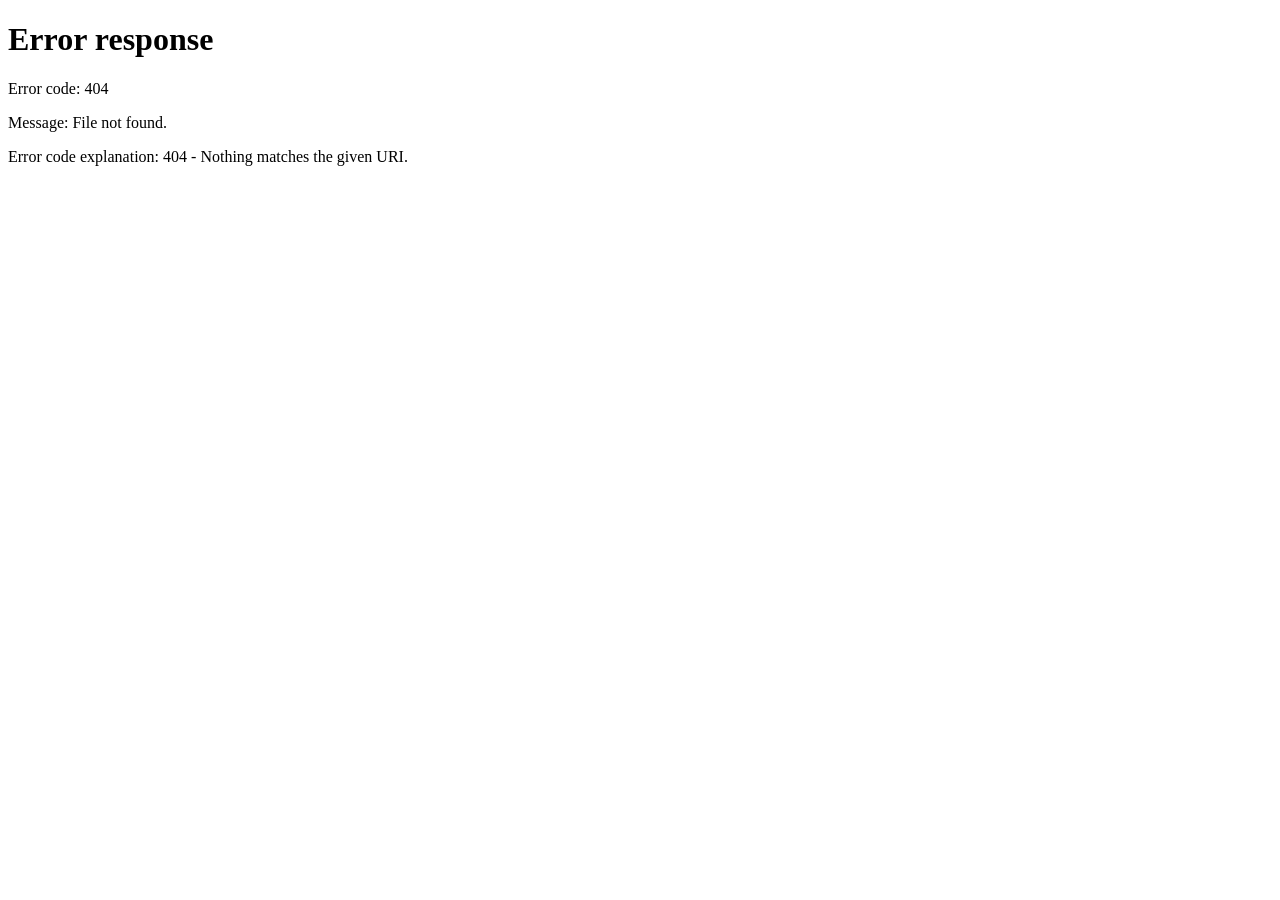
==== deck/index.html @ 8b2a5c54 "Add /deck link to the latest Fund I deck (PDF) for the business card QR code Co-Authored-By: Claude " ====
<!doctype html>
<html lang="en">
<head>
<meta charset="utf-8">
<meta name="viewport" content="width=device-width,initial-scale=1">
<meta name="robots" content="noindex,nofollow">
<title>FT Ventures – Fund I deck</title>
<meta http-equiv="refresh" content="0; url=/deck/FT_Ventures_Fund_I.pdf">
<link rel="icon" href="/img/favicon.png">
<style>body{margin:0;min-height:100vh;display:flex;align-items:center;justify-content:center;background:#0e1f3c;color:#fdf8e7;font-family:Georgia,serif;text-align:center;padding:24px}a{color:#cbb98a}</style>
</head>
<body>
<p>Opening the FT Ventures Fund I deck…<br><br><a href="/deck/FT_Ventures_Fund_I.pdf">Tap here if it doesn’t open</a></p>
<script>location.replace('/deck/FT_Ventures_Fund_I.pdf');</script>
</body>
</html>
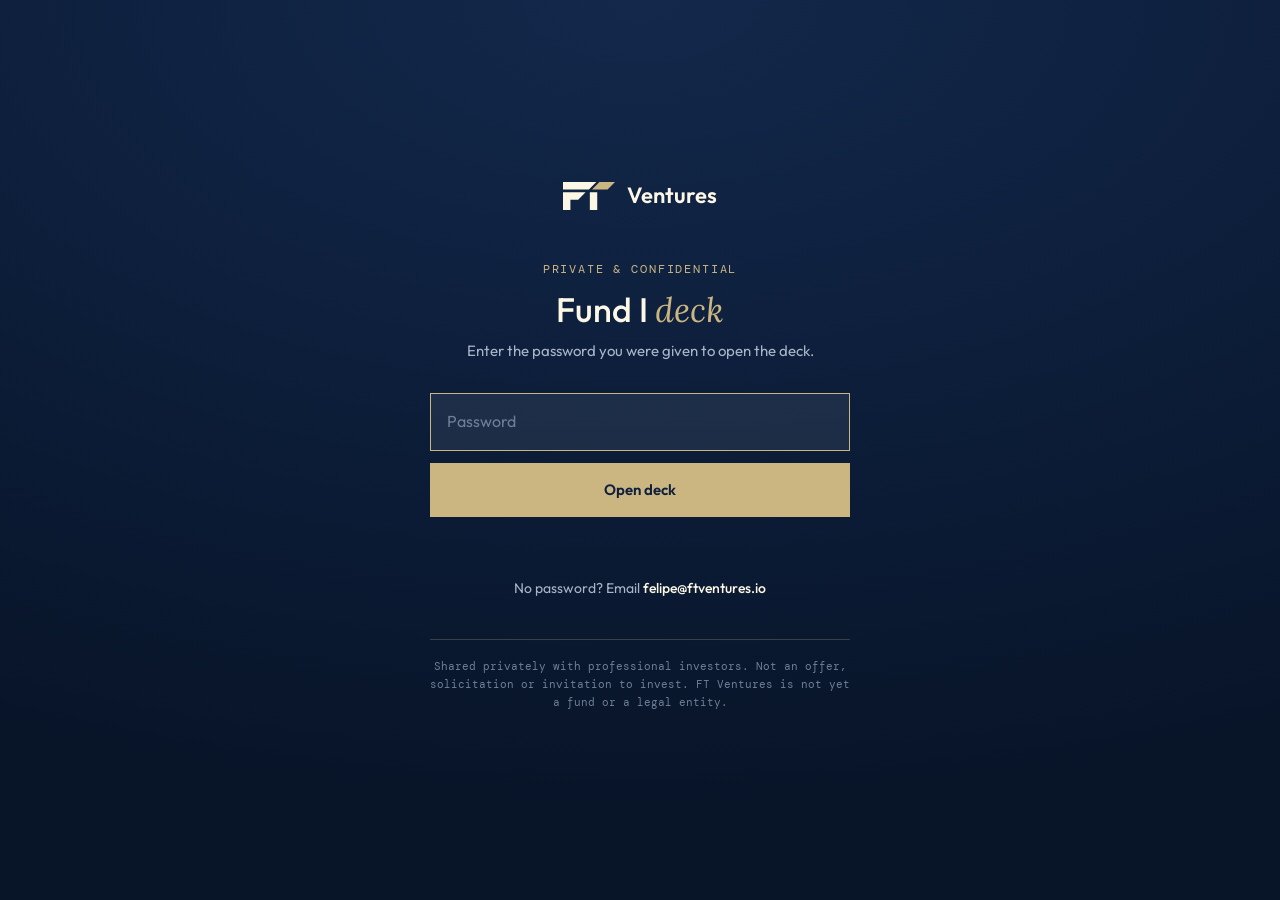
==== commit 7e088fec: "Password-protect the Fund I deck: encrypted file behind /deck Co-Authored-By: Claude Opus 5.5 <norep" ====
--- a/deck/index.html
+++ b/deck/index.html
@@ -2,15 +2,93 @@
 <html lang="en">
 <head>
 <meta charset="utf-8">
-<meta name="viewport" content="width=device-width,initial-scale=1">
+<meta name="viewport" content="width=device-width,initial-scale=1,viewport-fit=cover">
 <meta name="robots" content="noindex,nofollow">
-<title>FT Ventures – Fund I deck</title>
-<meta http-equiv="refresh" content="0; url=/deck/FT_Ventures_Fund_I.pdf">
+<title>FT Ventures · Fund I deck</title>
 <link rel="icon" href="/img/favicon.png">
-<style>body{margin:0;min-height:100vh;display:flex;align-items:center;justify-content:center;background:#0e1f3c;color:#fdf8e7;font-family:Georgia,serif;text-align:center;padding:24px}a{color:#cbb98a}</style>
+<link rel="stylesheet" href="/fonts/fonts.css">
+<style>
+:root{--navy:#0d1f3c;--deep:#081428;--cream:#fdf7e6;--gold:#cbb682;--mist:#a9b4c7;--dim:#6f7e98;--line:rgba(203,182,130,.25);color-scheme:dark}
+*{box-sizing:border-box}
+html,body{height:100%}
+body{margin:0;background:radial-gradient(120% 90% at 50% 0%,#13284b 0%,var(--navy) 45%,var(--deep) 100%) fixed;color:var(--cream);font:16px/1.6 Outfit,system-ui,sans-serif}
+.gate{min-height:100%;display:flex;align-items:center;justify-content:center;padding-block:40px;padding-left:max(20px,env(safe-area-inset-left,0px));padding-right:max(20px,env(safe-area-inset-right,0px))}
+.card{width:100%;max-width:420px;text-align:center}
+.logo{display:inline-flex;align-items:center;gap:12px;font-weight:600;font-size:22px;color:var(--cream);text-decoration:none}
+.logo svg{width:52px;height:auto}
+.eye{font-family:'DM Mono',monospace;font-size:11.5px;letter-spacing:.16em;text-transform:uppercase;color:var(--gold);margin:44px 0 10px}
+h1{font-weight:500;font-size:34px;line-height:1.15;margin:0 0 10px}
+h1 em{font-family:Lora,Georgia,serif;font-weight:400;color:var(--gold)}
+.sub{color:var(--mist);font-size:15px;margin:0 0 30px}
+form{display:flex;flex-direction:column;gap:12px}
+input{width:100%;font:inherit;font-size:16px;color:var(--cream);background:rgba(255,255,255,.04);border:1px solid var(--line);padding:15px 16px;outline:none;transition:border-color .2s,background .2s;letter-spacing:.04em}
+input::placeholder{color:var(--dim);letter-spacing:0}
+input:focus{border-color:var(--gold);background:rgba(255,255,255,.07)}
+.bad input{border-color:#d98a7a;animation:sh .35s}
+@keyframes sh{20%,60%{transform:translateX(-6px)}40%,80%{transform:translateX(6px)}}
+button,.btn{font:inherit;font-weight:600;font-size:15px;border:0;background:var(--gold);color:var(--navy);padding:15px;cursor:pointer;text-decoration:none;transition:filter .2s}
+button:hover,.btn:hover{filter:brightness(1.07)}
+button[disabled]{opacity:.7;cursor:wait}
+.err{min-height:20px;font-size:13px;color:#e3a597;margin:2px 0 0}
+.help{font-size:14px;color:var(--mist);margin-top:26px}
+.help b{color:var(--cream);font-weight:500;user-select:all}
+.fine{font-family:'DM Mono',monospace;font-size:10.5px;line-height:1.7;color:var(--dim);margin-top:40px;padding-top:18px;border-top:1px solid var(--line)}
+.viewer{display:none;position:fixed;inset:0;flex-direction:column;background:var(--deep)}
+.open .gate{display:none}.open .viewer{display:flex}
+.bar{display:flex;align-items:center;justify-content:space-between;gap:12px;padding:10px max(16px,env(safe-area-inset-right,0px)) 10px max(16px,env(safe-area-inset-left,0px));padding-top:max(10px,env(safe-area-inset-top,0px));border-bottom:1px solid var(--line)}
+.bar .logo{font-size:17px}.bar .logo svg{width:38px}
+.acts{display:flex;gap:8px}
+.acts .btn,.acts button{font-size:13px;padding:9px 14px}
+.acts .ghost{background:transparent;color:var(--cream);border:1px solid var(--line)}
+iframe{flex:1;width:100%;border:0;background:#fff}
+</style>
 </head>
 <body>
-<p>Opening the FT Ventures Fund I deck…<br><br><a href="/deck/FT_Ventures_Fund_I.pdf">Tap here if it doesn’t open</a></p>
-<script>location.replace('/deck/FT_Ventures_Fund_I.pdf');</script>
+<main class="gate">
+ <div class="card">
+  <a class="logo" href="/" aria-label="FT Ventures"><svg viewBox="0 0 281 153" aria-hidden="true"><path fill="#fdf7e6" d="M0 0H180L140 40H0ZM0 56H122L82 96H40V153H0ZM145 56H185V153H145Z"/><path fill="#cbb682" d="M197 0H281L241 40H157Z"/></svg>Ventures</a>
+  <p class="eye">Private &amp; confidential</p>
+  <h1>Fund I <em>deck</em></h1>
+  <p class="sub">Enter the password you were given to open the deck.</p>
+  <form id="f" autocomplete="off">
+   <div id="fld"><input id="pw" type="password" placeholder="Password" aria-label="Password" autocapitalize="off" autocorrect="off" spellcheck="false"></div>
+   <button type="submit" id="go">Open deck</button>
+   <p class="err" id="err" role="alert"></p>
+  </form>
+  <p class="help">No password? Email <b>felipe@ftventures.io</b></p>
+  <p class="fine">Shared privately with professional investors. Not an offer, solicitation or invitation to invest. FT Ventures is not yet a fund or a legal entity.</p>
+ </div>
+</main>
+<div class="viewer" id="viewer">
+ <div class="bar">
+  <a class="logo" href="/" aria-label="FT Ventures"><svg viewBox="0 0 281 153" aria-hidden="true"><path fill="#fdf7e6" d="M0 0H180L140 40H0ZM0 56H122L82 96H40V153H0ZM145 56H185V153H145Z"/><path fill="#cbb682" d="M197 0H281L241 40H157Z"/></svg>Ventures</a>
+  <div class="acts"><a class="btn ghost" id="full" target="_blank">Full screen</a><a class="btn" id="dl" download="FT_Ventures_Fund_I.pdf">Download</a></div>
+ </div>
+ <iframe id="frame" title="FT Ventures Fund I deck"></iframe>
+</div>
+<script>
+const $=id=>document.getElementById(id);
+let blob=null;
+async function unlock(pw){
+  if(!blob){const r=await fetch('/deck/deck.bin',{cache:'no-store'});if(!r.ok)throw new Error('fetch');blob=new Uint8Array(await r.arrayBuffer());}
+  const salt=blob.slice(0,16),iv=blob.slice(16,28),ct=blob.slice(28);
+  const base=await crypto.subtle.importKey('raw',new TextEncoder().encode(pw),'PBKDF2',false,['deriveKey']);
+  const key=await crypto.subtle.deriveKey({name:'PBKDF2',salt,iterations:600000,hash:'SHA-256'},base,{name:'AES-GCM',length:256},false,['decrypt']);
+  return crypto.subtle.decrypt({name:'AES-GCM',iv},key,ct);
+}
+$('f').addEventListener('submit',async e=>{
+  e.preventDefault();const pw=$('pw').value.trim().toLowerCase();if(!pw)return;
+  const go=$('go'),err=$('err'),fld=$('fld');go.disabled=true;go.textContent='Opening…';err.textContent='';
+  try{
+    const pdf=await unlock(pw);
+    const url=URL.createObjectURL(new Blob([pdf],{type:'application/pdf'}));
+    $('frame').src=url;$('dl').href=url;$('full').href=url;document.body.classList.add('open');
+  }catch(x){
+    fld.classList.remove('bad');void fld.offsetWidth;fld.classList.add('bad');
+    err.textContent=x.message==='fetch'?'The deck could not be loaded. Please try again.':'That password isn’t right. Check the message it came in.';
+  }finally{go.disabled=false;go.textContent='Open deck';}
+});
+$('pw').focus();
+</script>
 </body>
 </html>
--- a/fonts/fonts.css
+++ b/fonts/fonts.css
@@ -0,0 +1,8 @@
+@font-face{font-family:'Outfit';font-style:normal;font-display:swap;font-weight:100 900;src:url(outfit-latin-ext-wght-normal.woff2) format('woff2');unicode-range:U+0100-02BA,U+02BD-02C5,U+02C7-02CC,U+02CE-02D7,U+02DD-02FF,U+0304,U+0308,U+0329,U+1D00-1DBF,U+1E00-1E9F,U+1EF2-1EFF,U+2020,U+20A0-20AB,U+20AD-20C0,U+2113,U+2C60-2C7F,U+A720-A7FF}
+@font-face{font-family:'Lora';font-style:normal;font-display:swap;font-weight:400 700;src:url(lora-latin-ext-wght-normal.woff2) format('woff2');unicode-range:U+0100-02BA,U+02BD-02C5,U+02C7-02CC,U+02CE-02D7,U+02DD-02FF,U+0304,U+0308,U+0329,U+1D00-1DBF,U+1E00-1E9F,U+1EF2-1EFF,U+2020,U+20A0-20AB,U+20AD-20C0,U+2113,U+2C60-2C7F,U+A720-A7FF}
+@font-face{font-family:'Lora';font-style:italic;font-display:swap;font-weight:400 700;src:url(lora-latin-ext-wght-italic.woff2) format('woff2');unicode-range:U+0100-02BA,U+02BD-02C5,U+02C7-02CC,U+02CE-02D7,U+02DD-02FF,U+0304,U+0308,U+0329,U+1D00-1DBF,U+1E00-1E9F,U+1EF2-1EFF,U+2020,U+20A0-20AB,U+20AD-20C0,U+2113,U+2C60-2C7F,U+A720-A7FF}
+@font-face{font-family:'Outfit';font-style:normal;font-display:swap;font-weight:100 900;src:url(outfit-latin-wght-normal.woff2) format('woff2');unicode-range:U+0000-00FF,U+0131,U+0152-0153,U+02BB-02BC,U+02C6,U+02DA,U+02DC,U+0304,U+0308,U+0329,U+2000-206F,U+20AC,U+2122,U+2191,U+2193,U+2212,U+2215,U+FEFF,U+FFFD}
+@font-face{font-family:'Lora';font-style:normal;font-display:swap;font-weight:400 700;src:url(lora-latin-wght-normal.woff2) format('woff2');unicode-range:U+0000-00FF,U+0131,U+0152-0153,U+02BB-02BC,U+02C6,U+02DA,U+02DC,U+0304,U+0308,U+0329,U+2000-206F,U+20AC,U+2122,U+2191,U+2193,U+2212,U+2215,U+FEFF,U+FFFD}
+@font-face{font-family:'Lora';font-style:italic;font-display:swap;font-weight:400 700;src:url(lora-latin-wght-italic.woff2) format('woff2');unicode-range:U+0000-00FF,U+0131,U+0152-0153,U+02BB-02BC,U+02C6,U+02DA,U+02DC,U+0304,U+0308,U+0329,U+2000-206F,U+20AC,U+2122,U+2191,U+2193,U+2212,U+2215,U+FEFF,U+FFFD}
+@font-face{font-family:'DM Mono';font-style:normal;font-display:swap;font-weight:400;src:url(dm-mono-latin-400-normal.woff2) format('woff2');unicode-range:U+0000-00FF,U+0131,U+0152-0153,U+02BB-02BC,U+02C6,U+02DA,U+02DC,U+0304,U+0308,U+0329,U+2000-206F,U+20AC,U+2122,U+2191,U+2193,U+2212,U+2215,U+FEFF,U+FFFD}
+@font-face{font-family:'DM Mono';font-style:normal;font-display:swap;font-weight:500;src:url(dm-mono-latin-500-normal.woff2) format('woff2');unicode-range:U+0000-00FF,U+0131,U+0152-0153,U+02BB-02BC,U+02C6,U+02DA,U+02DC,U+0304,U+0308,U+0329,U+2000-206F,U+20AC,U+2122,U+2191,U+2193,U+2212,U+2215,U+FEFF,U+FFFD}
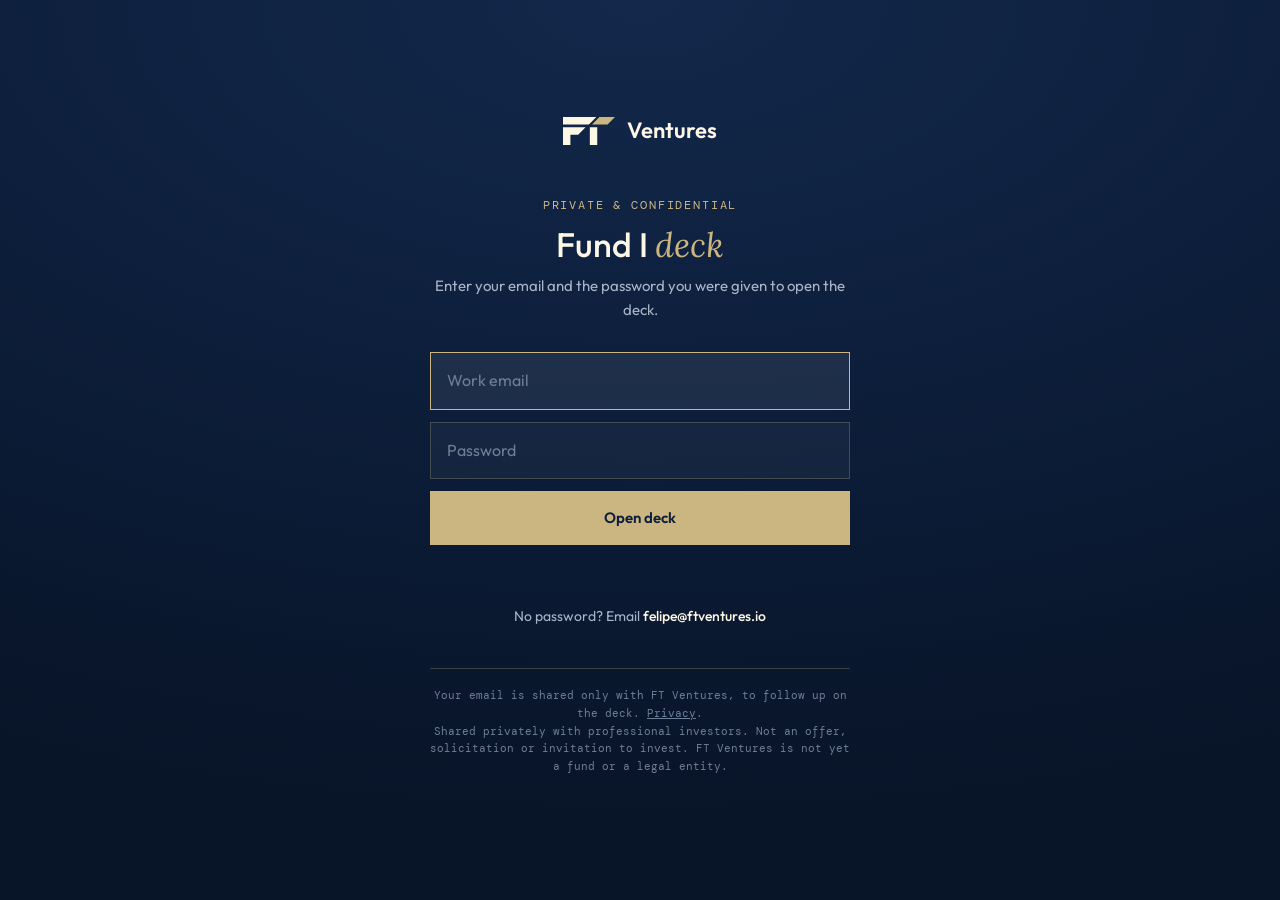
==== commit 4504956f: "Deck: collect email via Formspree before opening; update privacy notice Co-Authored-By: Claude Opus " ====
--- a/deck/index.html
+++ b/deck/index.html
@@ -40,7 +40,11 @@
 .acts{display:flex;gap:8px}
 .acts .btn,.acts button{font-size:13px;padding:9px 14px}
 .acts .ghost{background:transparent;color:var(--cream);border:1px solid var(--line)}
-iframe{flex:1;width:100%;border:0;background:#fff}
+.pages{flex:1;overflow-y:auto;-webkit-overflow-scrolling:touch;padding:16px max(12px,env(safe-area-inset-left,0px)) max(24px,env(safe-area-inset-bottom,0px));display:flex;flex-direction:column;align-items:center;gap:14px}
+.pg{width:100%;max-width:1200px;background:#13284b;box-shadow:0 8px 30px rgba(0,0,0,.35)}
+.pg canvas{display:block;width:100%;height:auto}
+.cnt{font-family:'DM Mono',monospace;font-size:11px;color:var(--dim);padding:6px 0 10px}
+@media(hover:none){#full{display:none}}
 </style>
 </head>
 <body>
@@ -49,14 +53,15 @@
   <a class="logo" href="/" aria-label="FT Ventures"><svg viewBox="0 0 281 153" aria-hidden="true"><path fill="#fdf7e6" d="M0 0H180L140 40H0ZM0 56H122L82 96H40V153H0ZM145 56H185V153H145Z"/><path fill="#cbb682" d="M197 0H281L241 40H157Z"/></svg>Ventures</a>
   <p class="eye">Private &amp; confidential</p>
   <h1>Fund I <em>deck</em></h1>
-  <p class="sub">Enter the password you were given to open the deck.</p>
+  <p class="sub">Enter your email and the password you were given to open the deck.</p>
   <form id="f" autocomplete="off">
+   <div id="efld"><input id="em" type="email" placeholder="Work email" aria-label="Email" autocomplete="email" autocapitalize="off" autocorrect="off" spellcheck="false" required></div>
    <div id="fld"><input id="pw" type="password" placeholder="Password" aria-label="Password" autocapitalize="off" autocorrect="off" spellcheck="false"></div>
    <button type="submit" id="go">Open deck</button>
    <p class="err" id="err" role="alert"></p>
   </form>
   <p class="help">No password? Email <b>felipe@ftventures.io</b></p>
-  <p class="fine">Shared privately with professional investors. Not an offer, solicitation or invitation to invest. FT Ventures is not yet a fund or a legal entity.</p>
+  <p class="fine">Your email is shared only with FT Ventures, to follow up on the deck. <a href="/privacy/" style="color:inherit">Privacy</a>.<br>Shared privately with professional investors. Not an offer, solicitation or invitation to invest. FT Ventures is not yet a fund or a legal entity.</p>
  </div>
 </main>
 <div class="viewer" id="viewer">
@@ -64,9 +69,11 @@
   <a class="logo" href="/" aria-label="FT Ventures"><svg viewBox="0 0 281 153" aria-hidden="true"><path fill="#fdf7e6" d="M0 0H180L140 40H0ZM0 56H122L82 96H40V153H0ZM145 56H185V153H145Z"/><path fill="#cbb682" d="M197 0H281L241 40H157Z"/></svg>Ventures</a>
   <div class="acts"><a class="btn ghost" id="full" target="_blank">Full screen</a><a class="btn" id="dl" download="FT_Ventures_Fund_I.pdf">Download</a></div>
  </div>
- <iframe id="frame" title="FT Ventures Fund I deck"></iframe>
+ <div class="pages" id="pages" aria-label="FT Ventures Fund I deck"></div>
 </div>
+<script src="/deck/vendor/pdf.min.js"></script>
 <script>
+pdfjsLib.GlobalWorkerOptions.workerSrc="/deck/vendor/pdf.worker.min.js";
 const $=id=>document.getElementById(id);
 let blob=null;
 async function unlock(pw){
@@ -77,18 +84,39 @@
   return crypto.subtle.decrypt({name:'AES-GCM',iv},key,ct);
 }
 $('f').addEventListener('submit',async e=>{
-  e.preventDefault();const pw=$('pw').value.trim().toLowerCase();if(!pw)return;
+  e.preventDefault();const em=$('em').value.trim(),pw=$('pw').value.trim().toLowerCase();
+  if(!/^[^\s@]+@[^\s@]+\.[^\s@]+$/.test(em)){const f=$('efld');f.classList.remove('bad');void f.offsetWidth;f.classList.add('bad');$('err').textContent='Please enter a valid email.';return;}
+  if(!pw)return;
   const go=$('go'),err=$('err'),fld=$('fld');go.disabled=true;go.textContent='Opening…';err.textContent='';
   try{
     const pdf=await unlock(pw);
     const url=URL.createObjectURL(new Blob([pdf],{type:'application/pdf'}));
-    $('frame').src=url;$('dl').href=url;$('full').href=url;document.body.classList.add('open');
+    $('dl').href=url;$('full').href=url;
+    log(em);
+    await render(new Uint8Array(pdf.slice(0)));
+    document.body.classList.add('open');
   }catch(x){
     fld.classList.remove('bad');void fld.offsetWidth;fld.classList.add('bad');
     err.textContent=x.message==='fetch'?'The deck could not be loaded. Please try again.':'That password isn’t right. Check the message it came in.';
   }finally{go.disabled=false;go.textContent='Open deck';}
 });
-$('pw').focus();
+function log(em){
+  try{localStorage.setItem('ftv_em',em)}catch(_){}
+  fetch('https://formspree.io/f/xnpdbnvp',{method:'POST',headers:{'Content-Type':'application/json','Accept':'application/json'},
+    body:JSON.stringify({email:em,_subject:'Fund I deck opened by '+em,event:'Opened Fund I deck',opened_at:new Date().toISOString(),device:navigator.userAgent})}).catch(()=>{});
+}
+try{const v=localStorage.getItem('ftv_em');if(v)$('em').value=v;}catch(_){}
+async function render(data){
+  const doc=await pdfjsLib.getDocument({data}).promise,box=$('pages');box.innerHTML='';
+  const first=await doc.getPage(1),vp1=first.getViewport({scale:1});
+  const io=new IntersectionObserver(es=>es.forEach(async e=>{if(!e.isIntersecting||e.target.dataset.done)return;e.target.dataset.done=1;io.unobserve(e.target);
+    const pg=await doc.getPage(+e.target.dataset.n),w=e.target.clientWidth||vp1.width,dpr=Math.min(window.devicePixelRatio||1,2.5);
+    const vp=pg.getViewport({scale:w/pg.getViewport({scale:1}).width*dpr}),c=document.createElement('canvas');c.width=vp.width;c.height=vp.height;
+    e.target.innerHTML='';e.target.appendChild(c);await pg.render({canvasContext:c.getContext('2d'),viewport:vp}).promise;}),{root:box,rootMargin:'1200px 0px'});
+  for(let i=1;i<=doc.numPages;i++){const d=document.createElement('div');d.className='pg';d.dataset.n=i;d.style.aspectRatio=vp1.width+'/'+vp1.height;box.appendChild(d);io.observe(d);}
+  const n=document.createElement('p');n.className='cnt';n.textContent=doc.numPages+' pages · Private & confidential';box.appendChild(n);
+}
+($('em').value?$('pw'):$('em')).focus();
 </script>
 </body>
 </html>
